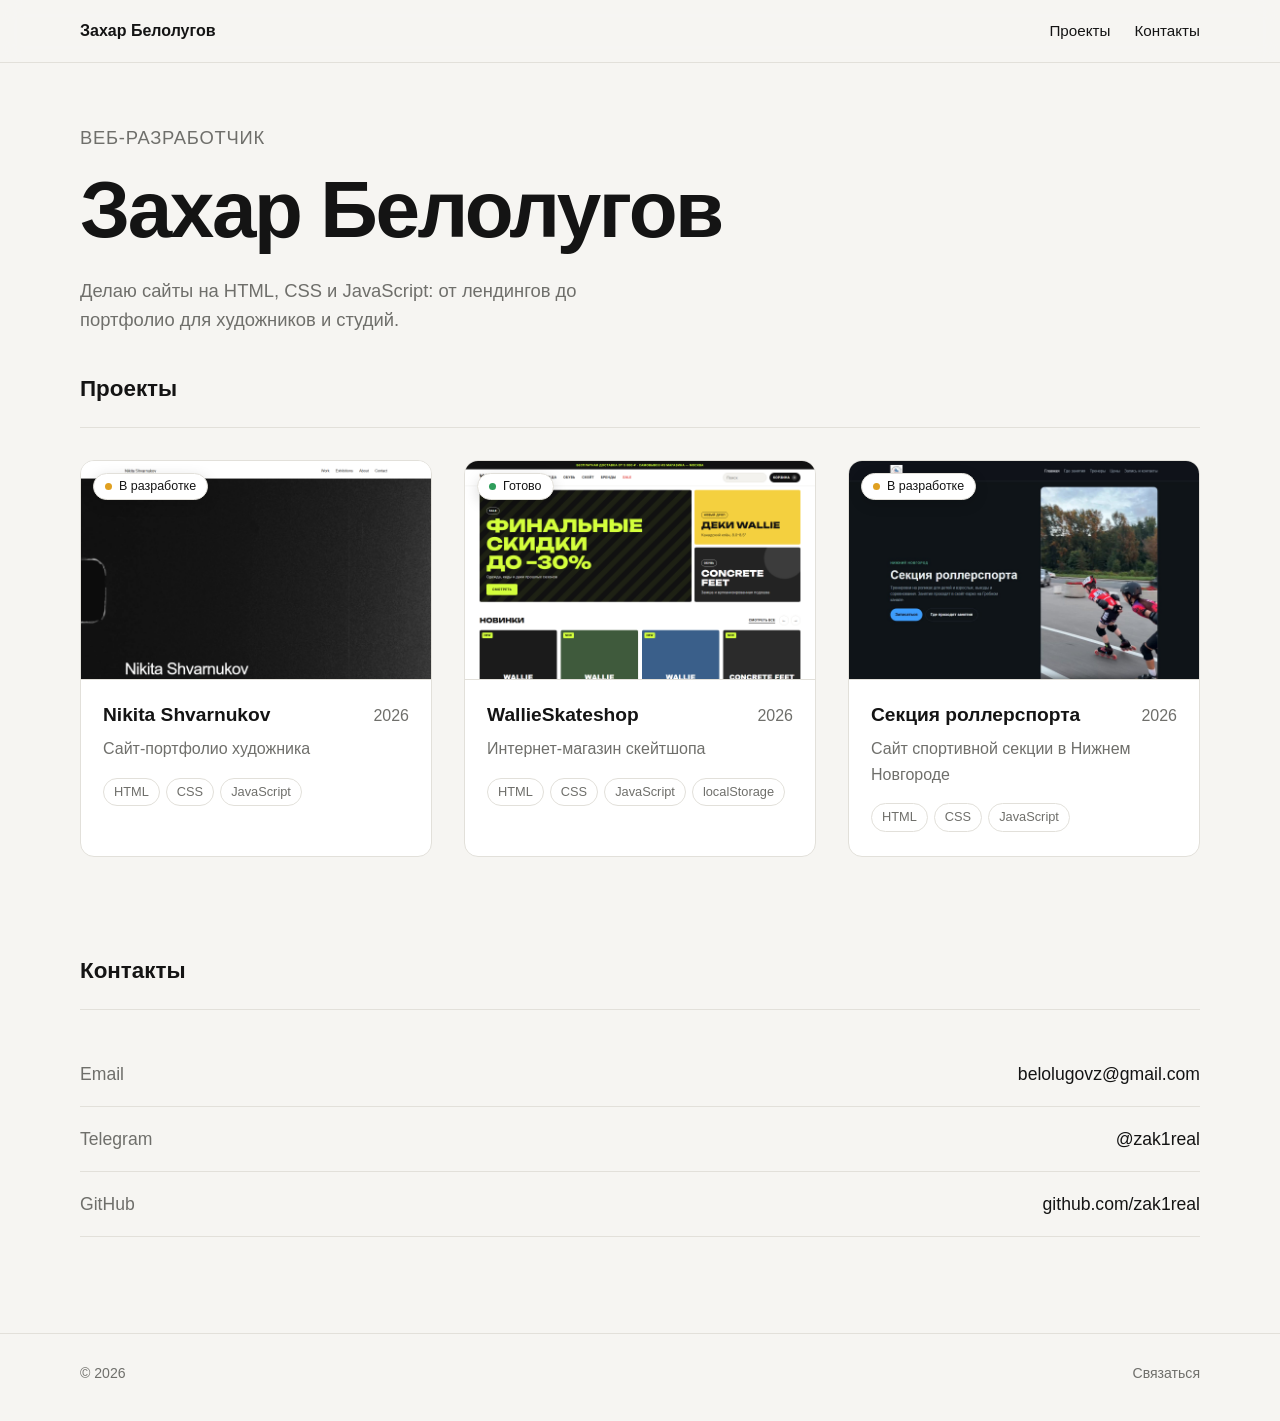
==== index.html @ b834dc55 "Add files via upload" ====
<!DOCTYPE html>
<html lang="ru">
<head>
    <meta charset="UTF-8">
    <meta name="viewport" content="width=device-width, initial-scale=1.0">
    <title>Портфолио</title>
    <link rel="stylesheet" href="css/style.css">
</head>
<body>
    <header class="site-header">
        <div class="wrap header-inner">
            <a class="logo" href="index.html" data-owner-name></a>
            <nav class="nav">
                <a href="#projects">Проекты</a>
                <a href="#contacts">Контакты</a>
            </nav>
        </div>
    </header>

    <main>
        <section class="wrap intro">
            <p class="eyebrow" data-owner-role></p>
            <h1 data-owner-name></h1>
            <p data-owner-about></p>
        </section>

        <section class="wrap section" id="projects">
            <div class="section-head">
                <h2>Проекты</h2>
            </div>
            <div class="grid" data-project-grid></div>
        </section>

        <section class="wrap section" id="contacts">
            <div class="section-head">
                <h2>Контакты</h2>
            </div>
            <ul class="contacts" data-contacts></ul>
        </section>
    </main>

    <footer class="site-footer">
        <div class="wrap footer-inner">
            <span>© 2026</span>
            <button class="link-btn" type="button" data-contact-open>Связаться</button>
        </div>
    </footer>

    <script src="js/projects.js"></script>
    <script src="js/main.js"></script>
</body>
</html>
---- css/style.css ----
:root {
    --bg: #f6f5f2;
    --surface: #ffffff;
    --text: #141414;
    --muted: #6f6f6b;
    --line: #e2e0da;
    --accent: #2f5bff;
    --radius: 14px;
}

@media (prefers-color-scheme: dark) {
    :root {
        --bg: #111111;
        --surface: #1a1a1a;
        --text: #f1f0ec;
        --muted: #9a9993;
        --line: #2a2a28;
        --accent: #7c9bff;
    }
}

* {
    box-sizing: border-box;
    margin: 0;
    padding: 0;
}

html {
    scroll-behavior: smooth;
}

body {
    font-family: "Inter", Helvetica, "Helvetica Neue", Arial, sans-serif;
    background: var(--bg);
    color: var(--text);
    line-height: 1.6;
    font-size: 16px;
    min-height: 100vh;
    min-height: 100dvh;
    display: flex;
    flex-direction: column;
}

main {
    flex: 1 0 auto;
}

img {
    max-width: 100%;
    display: block;
}

a {
    color: inherit;
    text-decoration: none;
}

.wrap {
    width: min(1120px, calc(100% - 32px));
    margin: 0 auto;
}

.muted {
    color: var(--muted);
}

/* Шапка */
.site-header {
    position: sticky;
    top: 0;
    z-index: 10;
    background: color-mix(in srgb, var(--bg) 85%, transparent);
    backdrop-filter: blur(10px);
    border-bottom: 1px solid var(--line);
}

.header-inner {
    display: flex;
    align-items: center;
    justify-content: space-between;
    gap: 16px;
    padding: 18px 0;
}

.logo {
    font-weight: 600;
}

.nav {
    display: flex;
    gap: 24px;
    font-size: 0.95rem;
}

.nav a:hover,
.site-footer a:hover {
    color: var(--accent);
}

/* Главная */
.intro {
    padding: 4vh 0 4vh;
}

.eyebrow {
    color: var(--muted);
    font-size: 0.9rem;
    letter-spacing: 0.04em;
    text-transform: uppercase;
    margin-bottom: 16px;
}

.intro h1 {
    font-size: clamp(2.6rem, 7vw, 5rem);
    font-weight: 600;
    line-height: 1.05;
    letter-spacing: -0.03em;
}

.intro p {
    max-width: 56ch;
    margin-top: 24px;
    font-size: 1.15rem;
    color: var(--muted);
}

.section {
    padding: 0 0 96px;
}

.section-head {
    display: flex;
    align-items: baseline;
    justify-content: space-between;
    gap: 16px;
    padding-bottom: 20px;
    margin-bottom: 32px;
    border-bottom: 1px solid var(--line);
}

.section-head h2 {
    font-size: 1.4rem;
    font-weight: 600;
}

.grid {
    display: grid;
    grid-template-columns: repeat(auto-fill, minmax(320px, 1fr));
    gap: 32px;
}

.card {
    display: flex;
    flex-direction: column;
    background: var(--surface);
    border: 1px solid var(--line);
    border-radius: var(--radius);
    overflow: hidden;
    transition: transform 0.25s ease, box-shadow 0.25s ease;
}

.card:hover {
    transform: translateY(-4px);
    box-shadow: 0 18px 40px rgba(0, 0, 0, 0.08);
}

.card-media {
    position: relative;
    aspect-ratio: 16 / 10;
    overflow: hidden;
    border-bottom: 1px solid var(--line);
}

.card-media img {
    width: 100%;
    height: 100%;
    object-fit: cover;
    object-position: top center;
    transition: transform 0.5s ease;
}

.card:hover .card-media img {
    transform: scale(1.03);
}

.card-body {
    padding: 20px 22px 24px;
    display: grid;
    gap: 6px;
}

.card-head {
    display: flex;
    justify-content: space-between;
    align-items: baseline;
    gap: 12px;
}

.card-head h3 {
    font-size: 1.2rem;
    font-weight: 600;
}

.tags {
    list-style: none;
    display: flex;
    flex-wrap: wrap;
    gap: 6px;
    margin-top: 10px;
}

.tags li {
    font-size: 0.8rem;
    padding: 3px 10px;
    border: 1px solid var(--line);
    border-radius: 999px;
    color: var(--muted);
}

/* Статус проекта */
.status {
    display: inline-flex;
    align-items: center;
    gap: 7px;
    padding: 4px 11px;
    border-radius: 999px;
    font-size: 0.78rem;
    font-weight: 500;
    line-height: 1.4;
    background: var(--surface);
    color: var(--text);
    border: 1px solid var(--line);
}

.status::before {
    content: "";
    width: 7px;
    height: 7px;
    border-radius: 50%;
    background: currentColor;
}

.status-done::before {
    background: #2e9d5b;
}

.status-wip::before {
    background: #e0a020;
    animation: status-pulse 1.6s ease-in-out infinite;
}

@keyframes status-pulse {
    50% {
        opacity: 0.3;
    }
}

.card-media .status {
    position: absolute;
    top: 12px;
    left: 12px;
    box-shadow: 0 4px 14px rgba(0, 0, 0, 0.15);
}

.project-head .status {
    margin-top: 18px;
}

@media (prefers-reduced-motion: reduce) {
    .status-wip::before {
        animation: none;
    }
}

/* Контакты */
.contacts {
    list-style: none;
    display: grid;
    gap: 0;
}

.contacts li {
    display: flex;
    justify-content: space-between;
    gap: 16px;
    padding: 18px 0;
    border-bottom: 1px solid var(--line);
    font-size: 1.1rem;
}

.contacts a {
    overflow-wrap: anywhere;
    text-align: right;
}

.contacts a:hover {
    color: var(--accent);
}

.contact-label {
    color: var(--muted);
}

/* Страница проекта */
.project {
    padding: 48px 0 96px;
}

.back {
    display: inline-block;
    color: var(--muted);
    font-size: 0.95rem;
    margin-bottom: 40px;
}

.back:hover {
    color: var(--accent);
}

.project-head h1 {
    font-size: clamp(2.2rem, 6vw, 4rem);
    font-weight: 600;
    line-height: 1.08;
    letter-spacing: -0.03em;
}

.project-layout {
    display: grid;
    grid-template-columns: 1.6fr 1fr;
    gap: 56px;
    margin: 40px 0 56px;
}

.project-text p {
    font-size: 1.1rem;
}

.project-text p + p {
    margin-top: 16px;
}

.project-meta {
    display: grid;
    grid-template-columns: auto 1fr;
    gap: 14px 20px;
    align-content: start;
    font-size: 0.95rem;
}

.project-meta dt {
    color: var(--muted);
}

.project-meta .tags {
    margin-top: 0;
}

.project-links {
    display: flex;
    flex-wrap: wrap;
    gap: 10px;
}

.btn {
    display: inline-block;
    padding: 9px 16px;
    border-radius: 999px;
    background: var(--text);
    color: var(--bg);
    font-size: 0.9rem;
}

.btn:hover {
    opacity: 0.85;
}

.btn-ghost {
    background: transparent;
    color: var(--text);
    border: 1px solid var(--line);
}

.gallery {
    display: grid;
    gap: 40px;
}

.shot img {
    width: 100%;
    border: 1px solid var(--line);
    border-radius: var(--radius);
}

.shot figcaption {
    margin-top: 10px;
    color: var(--muted);
    font-size: 0.9rem;
}

.next-project {
    display: grid;
    gap: 4px;
    margin-top: 72px;
    padding-top: 28px;
    border-top: 1px solid var(--line);
}

.next-project strong {
    font-size: 1.6rem;
    font-weight: 600;
}

.next-project:hover strong {
    color: var(--accent);
}

/* Подвал */
.site-footer {
    flex-shrink: 0;
    padding: 28px 0 36px;
    border-top: 1px solid var(--line);
    color: var(--muted);
    font-size: 0.88rem;
}

.footer-inner {
    display: flex;
    justify-content: space-between;
    gap: 16px;
}

.link-btn {
    border: 0;
    background: none;
    font: inherit;
    color: inherit;
    cursor: pointer;
}

.link-btn:hover {
    color: var(--accent);
}

/* Модальное окно «Связаться» */
.modal {
    width: min(480px, calc(100% - 32px));
    margin: auto;
    border: 1px solid var(--line);
    border-radius: var(--radius);
    background: var(--surface);
    color: var(--text);
    padding: 0;
    box-shadow: 0 30px 80px rgba(0, 0, 0, 0.35);
}

.modal::backdrop {
    background: rgba(0, 0, 0, 0.55);
    backdrop-filter: blur(4px);
}

.modal[open] {
    animation: modal-in 0.2s ease;
}

@keyframes modal-in {
    from {
        opacity: 0;
        transform: translateY(12px);
    }
}

.modal-form {
    position: relative;
    display: grid;
    gap: 16px;
    padding: 32px 28px 28px;
}

.modal-form h2 {
    font-size: 1.5rem;
    font-weight: 600;
}

.modal-form > .muted {
    margin-top: -8px;
    font-size: 0.95rem;
}

.modal-close {
    position: absolute;
    top: 14px;
    right: 14px;
    width: 36px;
    height: 36px;
    border: 0;
    border-radius: 50%;
    background: transparent;
    color: var(--muted);
    font-size: 1.6rem;
    line-height: 1;
    cursor: pointer;
}

.modal-close:hover {
    background: var(--line);
    color: var(--text);
}

.modal-form label {
    display: grid;
    gap: 6px;
    font-size: 0.88rem;
    color: var(--muted);
}

.modal-form input,
.modal-form textarea {
    font: inherit;
    font-size: 1rem;
    color: var(--text);
    background: var(--bg);
    border: 1px solid var(--line);
    border-radius: 10px;
    padding: 10px 12px;
    resize: none;
}

.modal-form input:focus,
.modal-form textarea:focus {
    outline: 2px solid var(--accent);
    outline-offset: -1px;
}

.contact-field {
    border: 0;
    display: grid;
    gap: 8px;
    min-width: 0;
}

.contact-field legend {
    padding: 0;
    margin-bottom: 6px;
    font-size: 0.88rem;
    color: var(--muted);
}

.segmented {
    display: grid;
    grid-template-columns: 1fr 1fr;
    gap: 4px;
    padding: 4px;
    background: var(--bg);
    border: 1px solid var(--line);
    border-radius: 12px;
}

.modal-form .segmented label {
    display: block;
    position: relative;
    cursor: pointer;
    color: var(--muted);
}

.modal-form .segmented input {
    position: absolute;
    opacity: 0;
    width: 1px;
    height: 1px;
    padding: 0;
    border: 0;
}

.segmented span {
    display: block;
    padding: 7px 10px;
    border-radius: 8px;
    text-align: center;
    font-size: 0.92rem;
    transition: background 0.15s ease, color 0.15s ease;
}

.segmented label:hover span {
    color: var(--text);
}

.segmented input:checked + span {
    background: var(--surface);
    color: var(--text);
    box-shadow: 0 1px 4px rgba(0, 0, 0, 0.18);
}

.segmented input:focus-visible + span {
    outline: 2px solid var(--accent);
}

.modal-form .hp {
    position: absolute;
    left: -9999px;
}

.modal-form .btn {
    justify-self: start;
    border: 0;
    cursor: pointer;
    font: inherit;
    padding: 11px 22px;
}

.modal-form .btn:disabled {
    opacity: 0.5;
    cursor: wait;
}

.form-status {
    min-height: 1.4em;
    font-size: 0.92rem;
    color: var(--muted);
}

.form-status:empty {
    display: none;
}

.form-status.is-ok {
    color: #2e9d5b;
}

.form-status.is-error {
    color: #e0524a;
}

@media (max-width: 720px) {
    .grid {
        grid-template-columns: 1fr;
    }

    .project-layout {
        grid-template-columns: 1fr;
        gap: 32px;
    }

    .nav {
        gap: 16px;
    }

    .contacts li {
        flex-direction: column;
        gap: 2px;
    }

    .contacts a {
        text-align: left;
    }
}
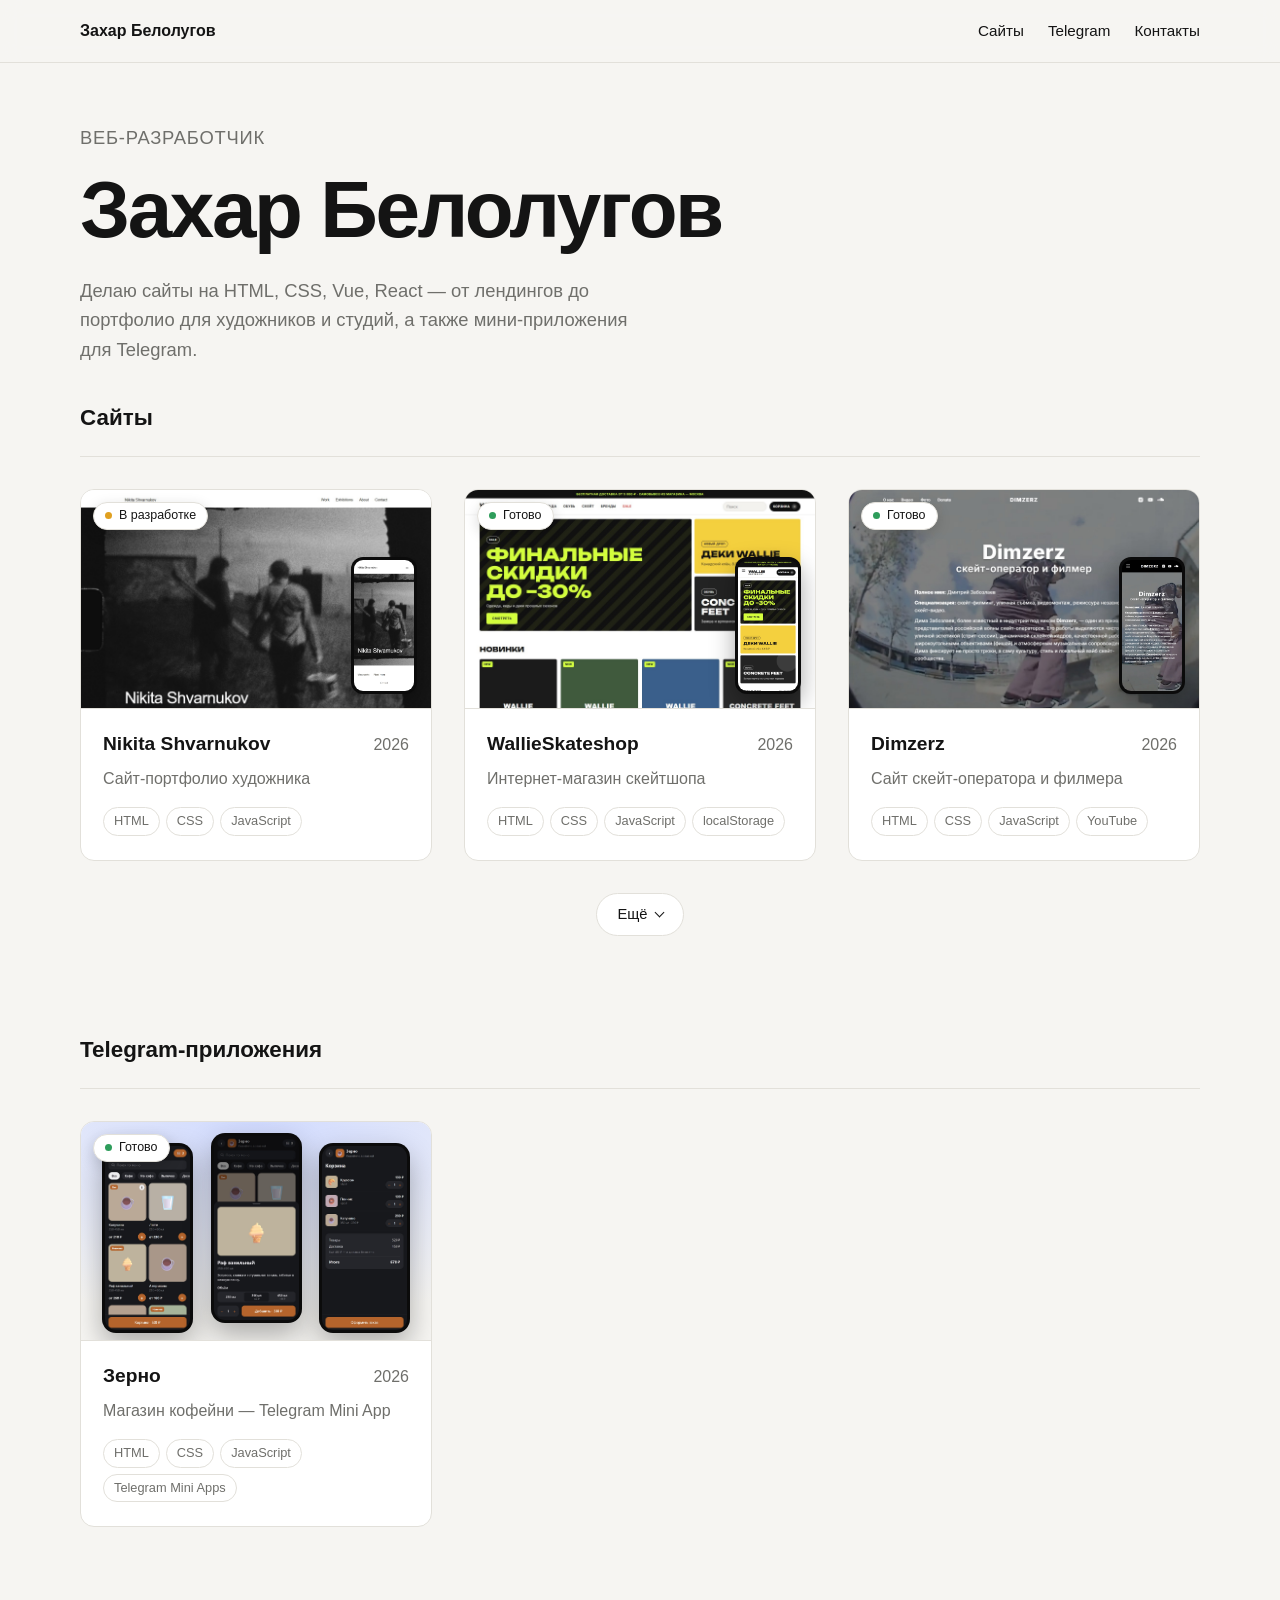
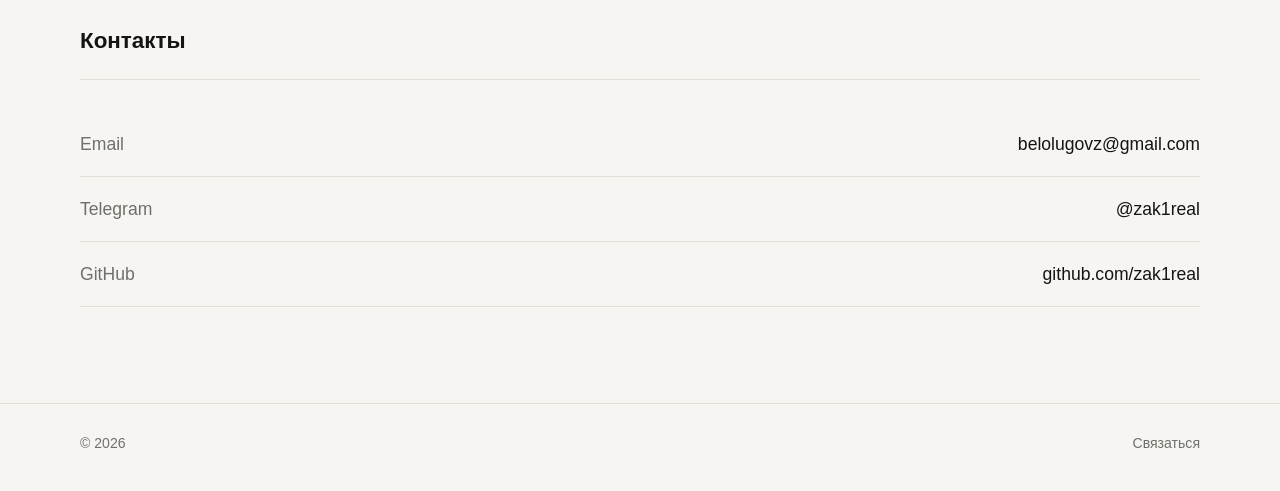
==== commit f2f20c9c: "Add files via upload" ====
--- a/index.html
+++ b/index.html
@@ -11,7 +11,8 @@
         <div class="wrap header-inner">
             <a class="logo" href="index.html" data-owner-name></a>
             <nav class="nav">
-                <a href="#projects">Проекты</a>
+                <a href="#projects">Сайты</a>
+                <a href="#telegram">Telegram</a>
                 <a href="#contacts">Контакты</a>
             </nav>
         </div>
@@ -26,9 +27,16 @@
 
         <section class="wrap section" id="projects">
             <div class="section-head">
-                <h2>Проекты</h2>
+                <h2>Сайты</h2>
             </div>
-            <div class="grid" data-project-grid></div>
+            <div class="grid" data-project-grid="site"></div>
+        </section>
+
+        <section class="wrap section" id="telegram">
+            <div class="section-head">
+                <h2>Telegram-приложения</h2>
+            </div>
+            <div class="grid" data-project-grid="telegram"></div>
         </section>
 
         <section class="wrap section" id="contacts">
--- a/css/style.css
+++ b/css/style.css
@@ -126,6 +126,8 @@
 
 .section {
     padding: 0 0 96px;
+    /* Переходы по #якорям и прокрутка из JS не прячут заголовок под липкой шапкой */
+    scroll-margin-top: 80px;
 }
 
 .section-head {
@@ -181,6 +183,136 @@
 
 .card:hover .card-media img {
     transform: scale(1.03);
+}
+
+/* Скрытые проекты и кнопка «Ещё» */
+/* .card задаёт display: flex и перебивает атрибут hidden — возвращаем скрытие явно */
+.card[hidden] {
+    display: none;
+}
+
+.card-extra:not([hidden]) {
+    animation: card-in 0.35s ease;
+}
+
+@keyframes card-in {
+    from {
+        opacity: 0;
+        transform: translateY(12px);
+    }
+}
+
+.more-wrap {
+    display: flex;
+    justify-content: center;
+    margin-top: 32px;
+}
+
+.more-btn {
+    display: inline-flex;
+    align-items: center;
+    gap: 8px;
+    padding: 9px 20px;
+    border: 1px solid var(--line);
+    border-radius: 999px;
+    background: var(--surface);
+    color: var(--text);
+    font: inherit;
+    font-size: 0.92rem;
+    cursor: pointer;
+    transition: border-color 0.2s ease, color 0.2s ease;
+}
+
+.more-btn::after {
+    content: "";
+    width: 6px;
+    height: 6px;
+    border-right: 1.5px solid currentColor;
+    border-bottom: 1.5px solid currentColor;
+    transform: translateY(-2px) rotate(45deg);
+    transition: transform 0.2s ease;
+}
+
+.more-btn[aria-expanded="true"]::after {
+    transform: translateY(2px) rotate(-135deg);
+}
+
+.more-btn:hover {
+    border-color: var(--accent);
+    color: var(--accent);
+}
+
+.more-btn:focus-visible {
+    outline: 2px solid var(--accent);
+    outline-offset: 2px;
+}
+
+@media (prefers-reduced-motion: reduce) {
+    .card-extra:not([hidden]) {
+        animation: none;
+    }
+}
+
+/* Мини-телефон на обложке карточки */
+.card-phone {
+    position: absolute;
+    right: 14px;
+    bottom: 14px;
+    width: 19%;
+    padding: 3px;
+    border-radius: 12px;
+    background: #0b0b0b;
+    box-shadow: 0 10px 24px rgba(0, 0, 0, 0.35);
+    transition: transform 0.25s ease;
+}
+
+/* Перебивает .card:hover .card-media img — телефон не масштабируется вместе с обложкой */
+.card .card-media .card-phone img {
+    height: auto;
+    border-radius: 9px;
+    transform: none;
+}
+
+.card:hover .card-phone {
+    transform: translateY(-4px);
+}
+
+/* Обложка из ряда телефонов (проекты без десктопной версии) */
+.card-media-phones {
+    display: flex;
+    justify-content: center;
+    align-items: flex-start;
+    gap: 5%;
+    padding-top: 6%;
+    background: radial-gradient(120% 90% at 50% 0%, color-mix(in srgb, var(--accent) 22%, var(--surface)), var(--bg));
+}
+
+.card-phone-row {
+    flex: none;
+    width: 26%;
+    padding: 3px;
+    border-radius: 14px;
+    background: #0b0b0b;
+    box-shadow: 0 12px 28px rgba(0, 0, 0, 0.3);
+    transition: transform 0.3s ease;
+}
+
+.card-phone-row:nth-child(2) {
+    margin-top: -3%;
+}
+
+.card .card-media .card-phone-row img {
+    height: auto;
+    border-radius: 11px;
+    transform: none;
+}
+
+.card:hover .card-phone-row {
+    transform: translateY(-6px);
+}
+
+.card:hover .card-phone-row:nth-child(2) {
+    transform: translateY(-10px);
 }
 
 .card-body {
@@ -387,8 +519,42 @@
 
 .shot img {
     width: 100%;
+}
+
+.screen-desktop img {
     border: 1px solid var(--line);
     border-radius: var(--radius);
+}
+
+/* Десктоп и телефон рядом: высоты экранов примерно совпадают */
+.has-mobile .shot-screens {
+    display: grid;
+    grid-template-columns: minmax(0, 1fr) minmax(0, 0.27fr);
+    gap: 32px;
+    align-items: center;
+}
+
+/* Рамка телефона */
+.screen-mobile {
+    padding: 6px;
+    border-radius: 30px;
+    background: #0b0b0b;
+    box-shadow: 0 0 0 1px var(--line), 0 20px 40px rgba(0, 0, 0, 0.18);
+}
+
+.screen-mobile img {
+    border-radius: 24px;
+}
+
+/* Ряд экранов телефона */
+.gallery-phones {
+    display: grid;
+    grid-template-columns: repeat(auto-fill, minmax(220px, 1fr));
+    gap: 32px;
+}
+
+.gallery-phones .shot figcaption {
+    text-align: center;
 }
 
 .shot figcaption {
@@ -640,6 +806,26 @@
         gap: 32px;
     }
 
+    /* На телефоне экраны друг под другом, телефон — по центру */
+    .has-mobile .shot-screens {
+        grid-template-columns: 1fr;
+        gap: 20px;
+    }
+
+    .screen-mobile {
+        width: min(240px, 66%);
+        justify-self: center;
+    }
+
+    .gallery-phones {
+        grid-template-columns: 1fr 1fr;
+        gap: 20px;
+    }
+
+    .gallery-phones .screen-mobile {
+        width: auto;
+    }
+
     .nav {
         gap: 16px;
     }
